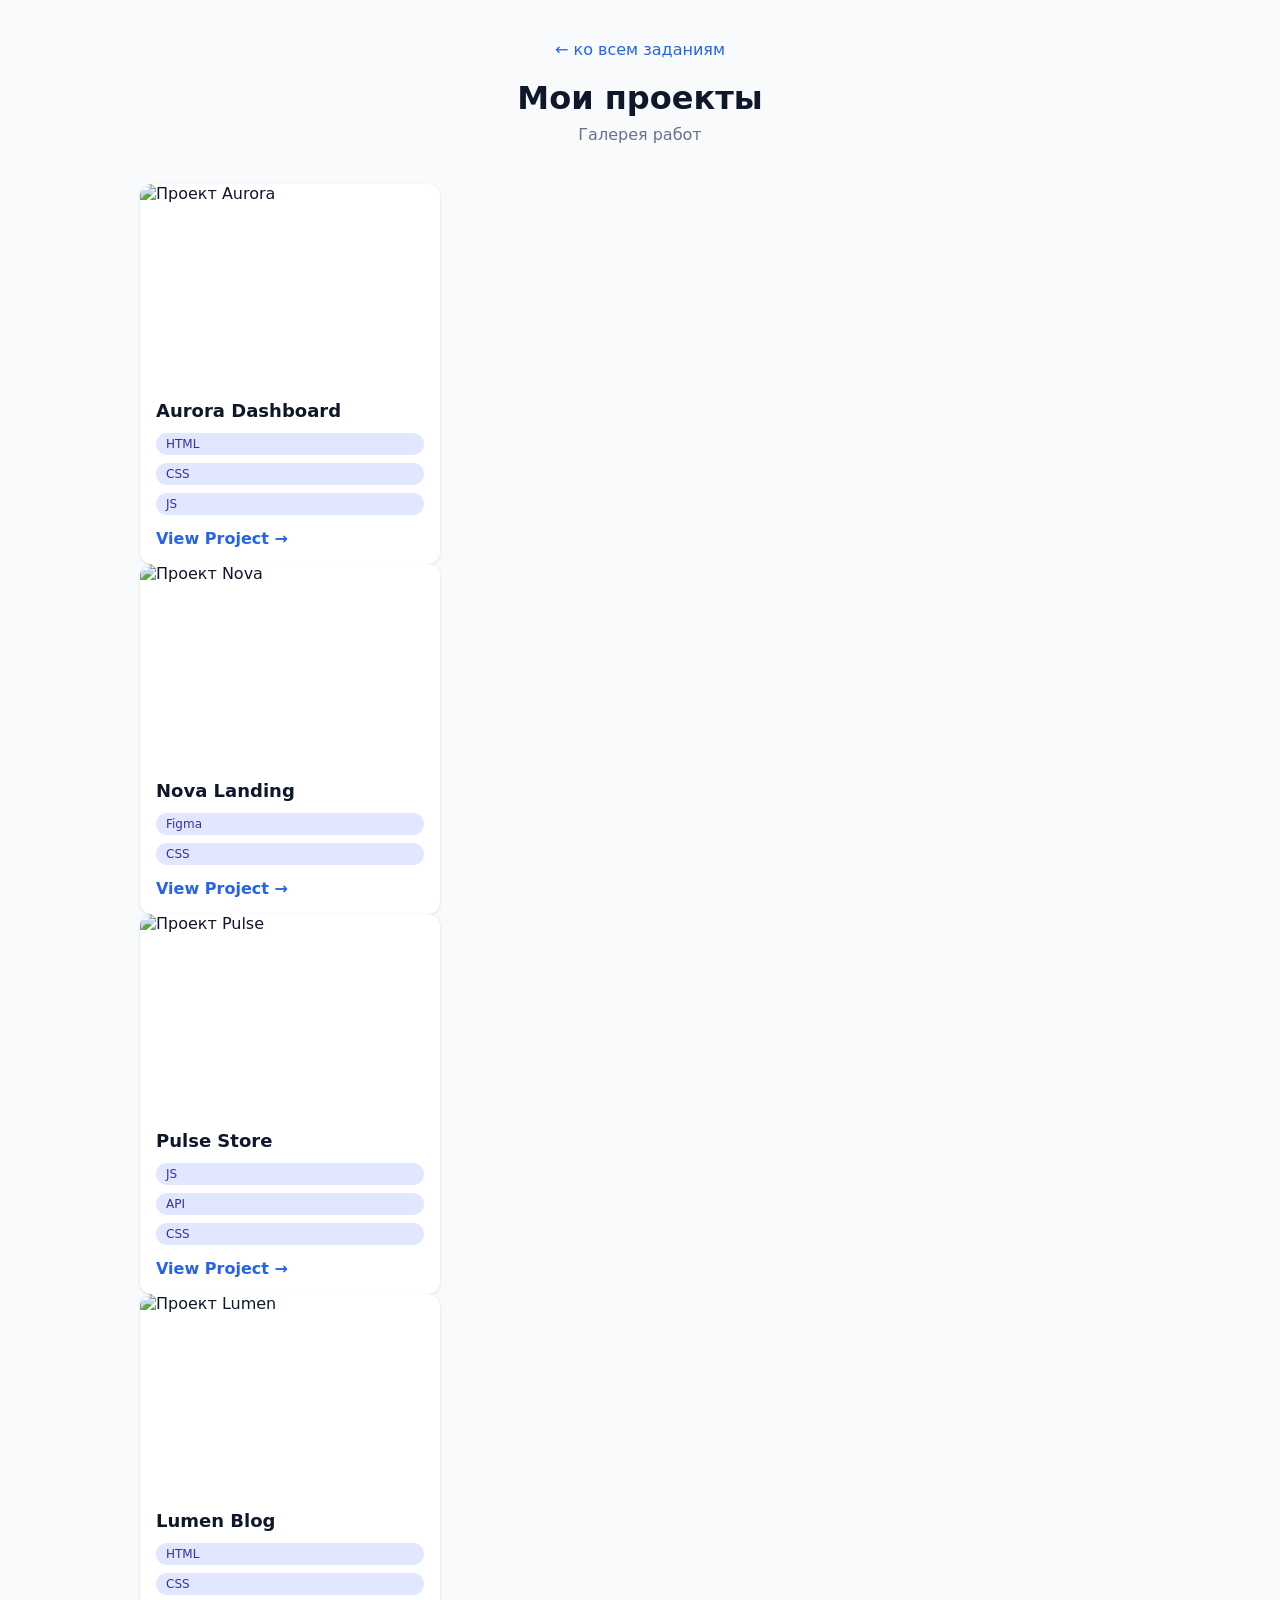
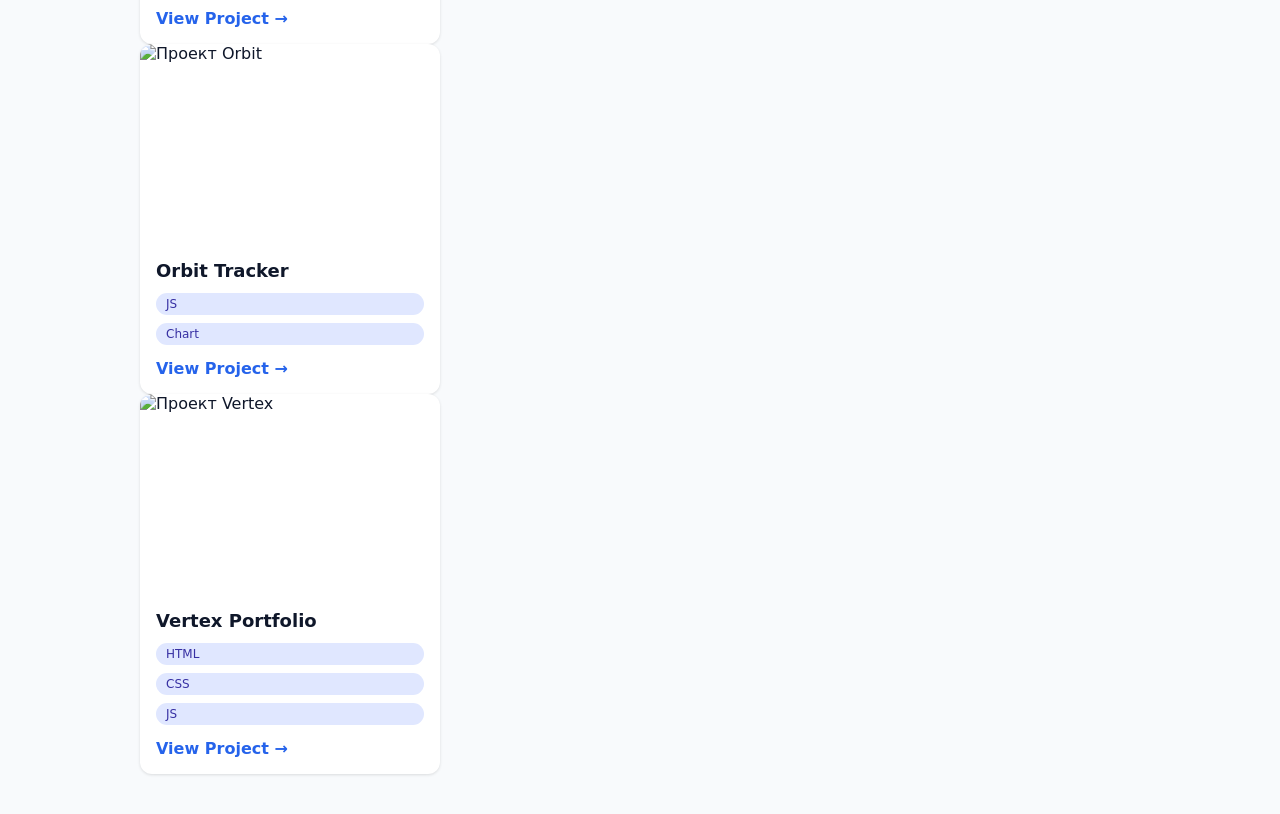
==== 2-portfolio/index.html @ fb7d1c51 "feat: add tasks" ====
<!DOCTYPE html>
<html lang="ru">
  <head>
    <meta charset="UTF-8" />
    <meta name="viewport" content="width=device-width, initial-scale=1.0" />
    <title>Задание 2 — Портфолио-галерея</title>
    <link rel="stylesheet" href="styles.css" />
  </head>
  <body>
    <header class="page-header">
      <a href="../index.html" class="back">← ко всем заданиям</a>
      <h1>Мои проекты</h1>
      <p>Галерея работ</p>
    </header>

    <main class="gallery">
      <article class="card">
        <img src="https://picsum.photos/seed/rss1/400/300" alt="Проект Aurora" />
        <div class="card__body">
          <h3>Aurora Dashboard</h3>
          <div class="tags">
            <span class="tag">HTML</span>
            <span class="tag">CSS</span>
            <span class="tag">JS</span>
          </div>
          <a href="#" class="link">View Project →</a>
        </div>
      </article>

      <article class="card">
        <img src="https://picsum.photos/seed/rss2/400/300" alt="Проект Nova" />
        <div class="card__body">
          <h3>Nova Landing</h3>
          <div class="tags">
            <span class="tag">Figma</span>
            <span class="tag">CSS</span>
          </div>
          <a href="#" class="link">View Project →</a>
        </div>
      </article>

      <article class="card">
        <img src="https://picsum.photos/seed/rss3/400/300" alt="Проект Pulse" />
        <div class="card__body">
          <h3>Pulse Store</h3>
          <div class="tags">
            <span class="tag">JS</span>
            <span class="tag">API</span>
            <span class="tag">CSS</span>
          </div>
          <a href="#" class="link">View Project →</a>
        </div>
      </article>

      <article class="card">
        <img src="https://picsum.photos/seed/rss4/400/300" alt="Проект Lumen" />
        <div class="card__body">
          <h3>Lumen Blog</h3>
          <div class="tags">
            <span class="tag">HTML</span>
            <span class="tag">CSS</span>
          </div>
          <a href="#" class="link">View Project →</a>
        </div>
      </article>

      <article class="card">
        <img src="https://picsum.photos/seed/rss5/400/300" alt="Проект Orbit" />
        <div class="card__body">
          <h3>Orbit Tracker</h3>
          <div class="tags">
            <span class="tag">JS</span>
            <span class="tag">Chart</span>
          </div>
          <a href="#" class="link">View Project →</a>
        </div>
      </article>

      <article class="card">
        <img src="https://picsum.photos/seed/rss6/400/300" alt="Проект Vertex" />
        <div class="card__body">
          <h3>Vertex Portfolio</h3>
          <div class="tags">
            <span class="tag">HTML</span>
            <span class="tag">CSS</span>
            <span class="tag">JS</span>
          </div>
          <a href="#" class="link">View Project →</a>
        </div>
      </article>
    </main>
  </body>
</html>
---- 2-portfolio/styles.css ----
* {
  box-sizing: border-box;
  margin: 0;
  padding: 0;
}

body {
  font-family: system-ui, -apple-system, "Segoe UI", Roboto, sans-serif;
  background: #f8fafc;
  color: #0f172a;
  padding: 40px 20px;
}

.page-header {
  text-align: center;
  margin-bottom: 40px;
}

.page-header h1 {
  font-size: 32px;
  margin-bottom: 8px;
}

.page-header p {
  color: #64748b;
}

.back {
  display: inline-block;
  margin-bottom: 20px;
  color: #2563eb;
  text-decoration: none;
}

.gallery {
  display: flex;
  flex-direction: column;
  flex-wrap: nowrap;
  justify-content: flex-start;
  gap: 0;
  max-width: 1000px;
  margin: 0 auto;
}

.card {
  width: 300px;
  background: #ffffff;
  border-radius: 12px;
  overflow: hidden;
  box-shadow: 0 1px 3px rgba(0, 0, 0, 0.12);
  transition:
    transform 0.2s ease,
    box-shadow 0.2s ease;
}

.card:hover {
  transform: translateY(0);
  box-shadow: 0 1px 3px rgba(0, 0, 0, 0.12);
}

.card img {
  width: 100%;
  height: 200px;
  object-fit: fill;
  display: block;
}

.card__body {
  padding: 16px;
}

.card h3 {
  font-size: 18px;
  margin-bottom: 12px;
}

.tags {
  display: flex;
  flex-direction: column;
  gap: 8px;
  margin-bottom: 14px;
}

.tag {
  background: #e0e7ff;
  color: #3730a3;
  font-size: 12px;
  padding: 4px 10px;
  border-radius: 999px;
}

.link {
  color: #2563eb;
  text-decoration: none;
  font-weight: 600;
}
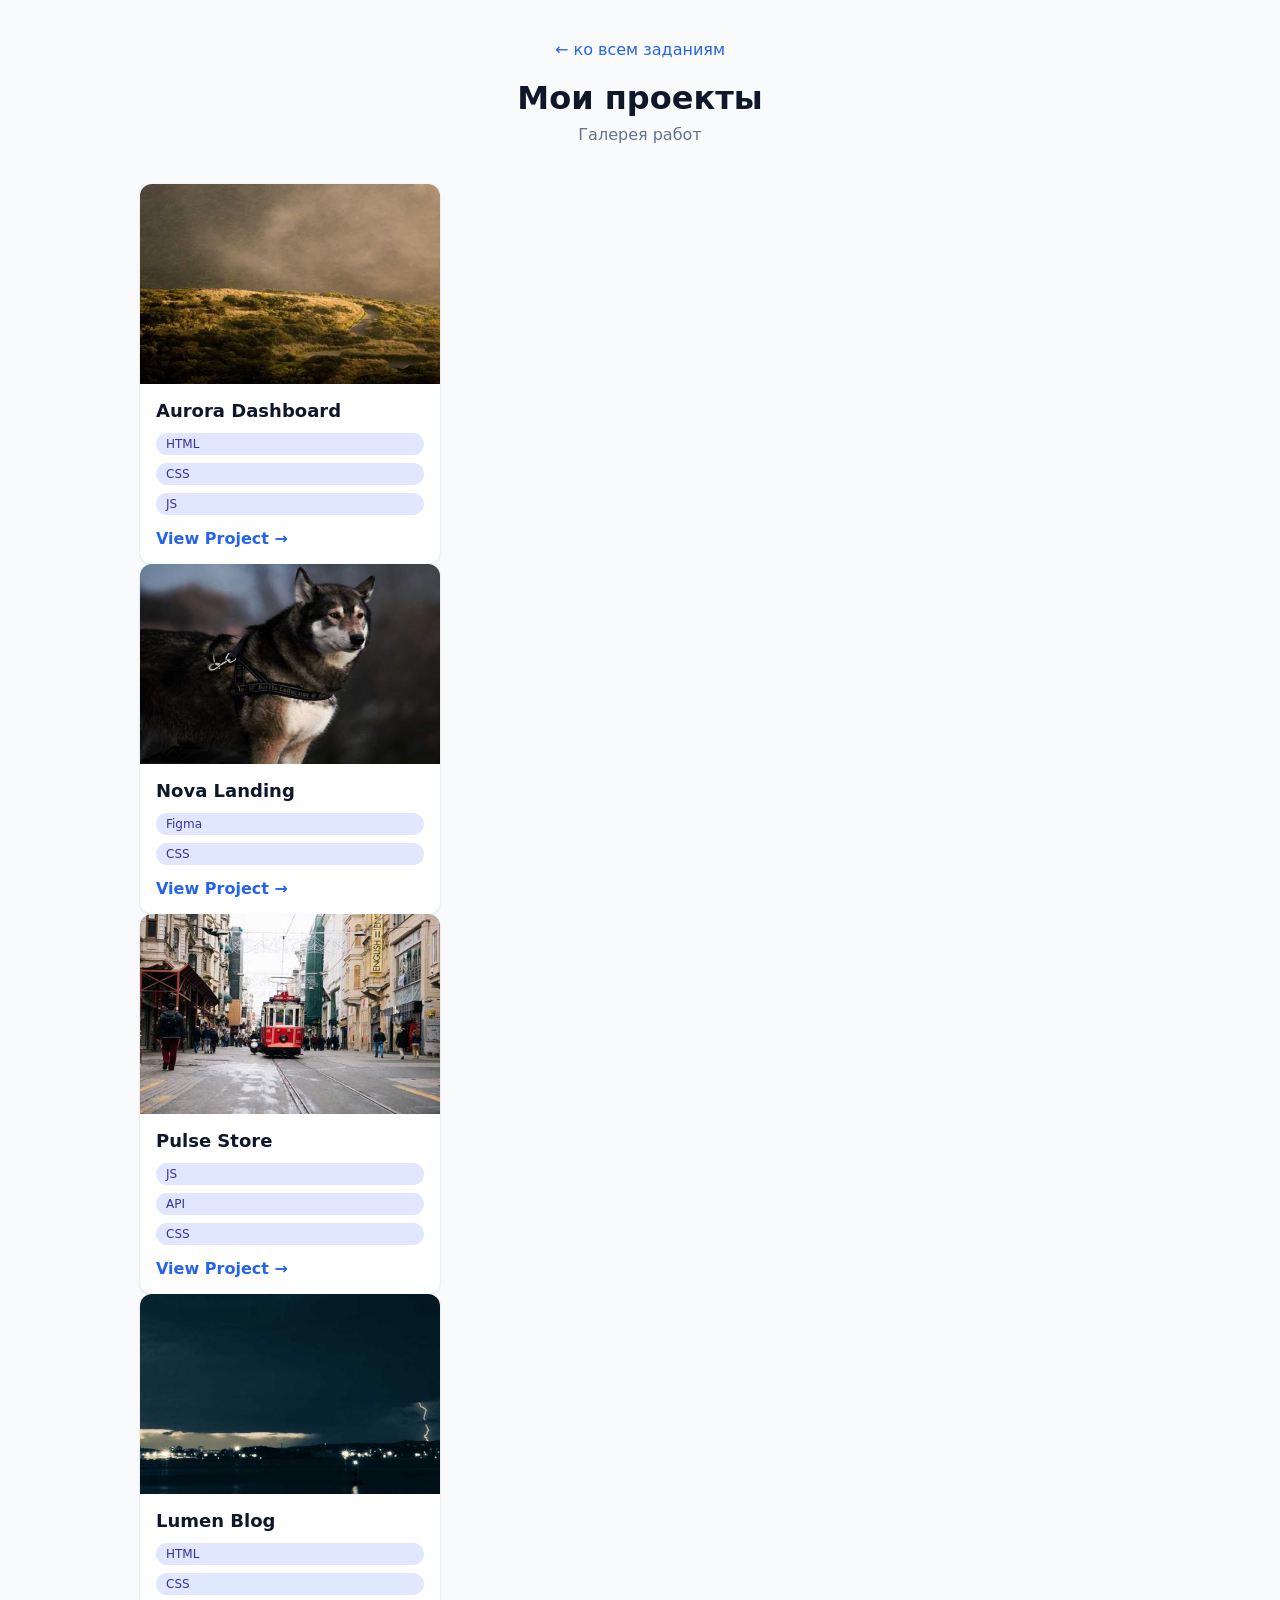
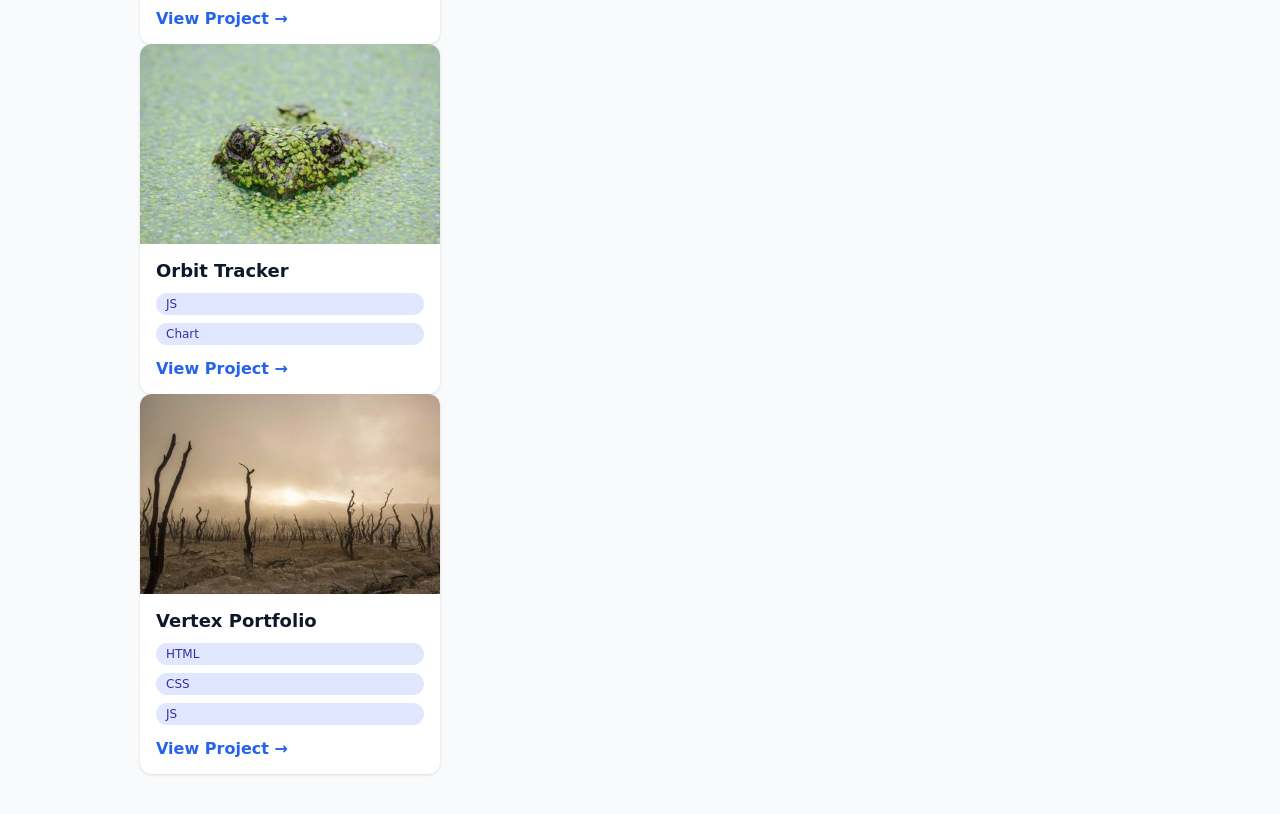
==== commit 1715df8b: "fix(portfolio): add image assets to replace the non-working URL images" ====
--- a/2-portfolio/index.html
+++ b/2-portfolio/index.html
@@ -15,7 +15,7 @@
 
     <main class="gallery">
       <article class="card">
-        <img src="https://picsum.photos/seed/rss1/400/300" alt="Проект Aurora" />
+        <img src="../assets/project_aurora.png" alt="Проект Aurora" />
         <div class="card__body">
           <h3>Aurora Dashboard</h3>
           <div class="tags">
@@ -28,7 +28,7 @@
       </article>
 
       <article class="card">
-        <img src="https://picsum.photos/seed/rss2/400/300" alt="Проект Nova" />
+        <img src="../assets/project_nova.png" alt="Проект Nova" />
         <div class="card__body">
           <h3>Nova Landing</h3>
           <div class="tags">
@@ -40,7 +40,7 @@
       </article>
 
       <article class="card">
-        <img src="https://picsum.photos/seed/rss3/400/300" alt="Проект Pulse" />
+        <img src="../assets/project_pulse.png" alt="Проект Pulse" />
         <div class="card__body">
           <h3>Pulse Store</h3>
           <div class="tags">
@@ -53,7 +53,7 @@
       </article>
 
       <article class="card">
-        <img src="https://picsum.photos/seed/rss4/400/300" alt="Проект Lumen" />
+        <img src="../assets/project_lumen.png" alt="Проект Lumen" />
         <div class="card__body">
           <h3>Lumen Blog</h3>
           <div class="tags">
@@ -65,7 +65,7 @@
       </article>
 
       <article class="card">
-        <img src="https://picsum.photos/seed/rss5/400/300" alt="Проект Orbit" />
+        <img src="../assets/project_orbit.png" alt="Проект Orbit" />
         <div class="card__body">
           <h3>Orbit Tracker</h3>
           <div class="tags">
@@ -77,7 +77,7 @@
       </article>
 
       <article class="card">
-        <img src="https://picsum.photos/seed/rss6/400/300" alt="Проект Vertex" />
+        <img src="../assets/project_vertex.png" alt="Проект Vertex" />
         <div class="card__body">
           <h3>Vertex Portfolio</h3>
           <div class="tags">
